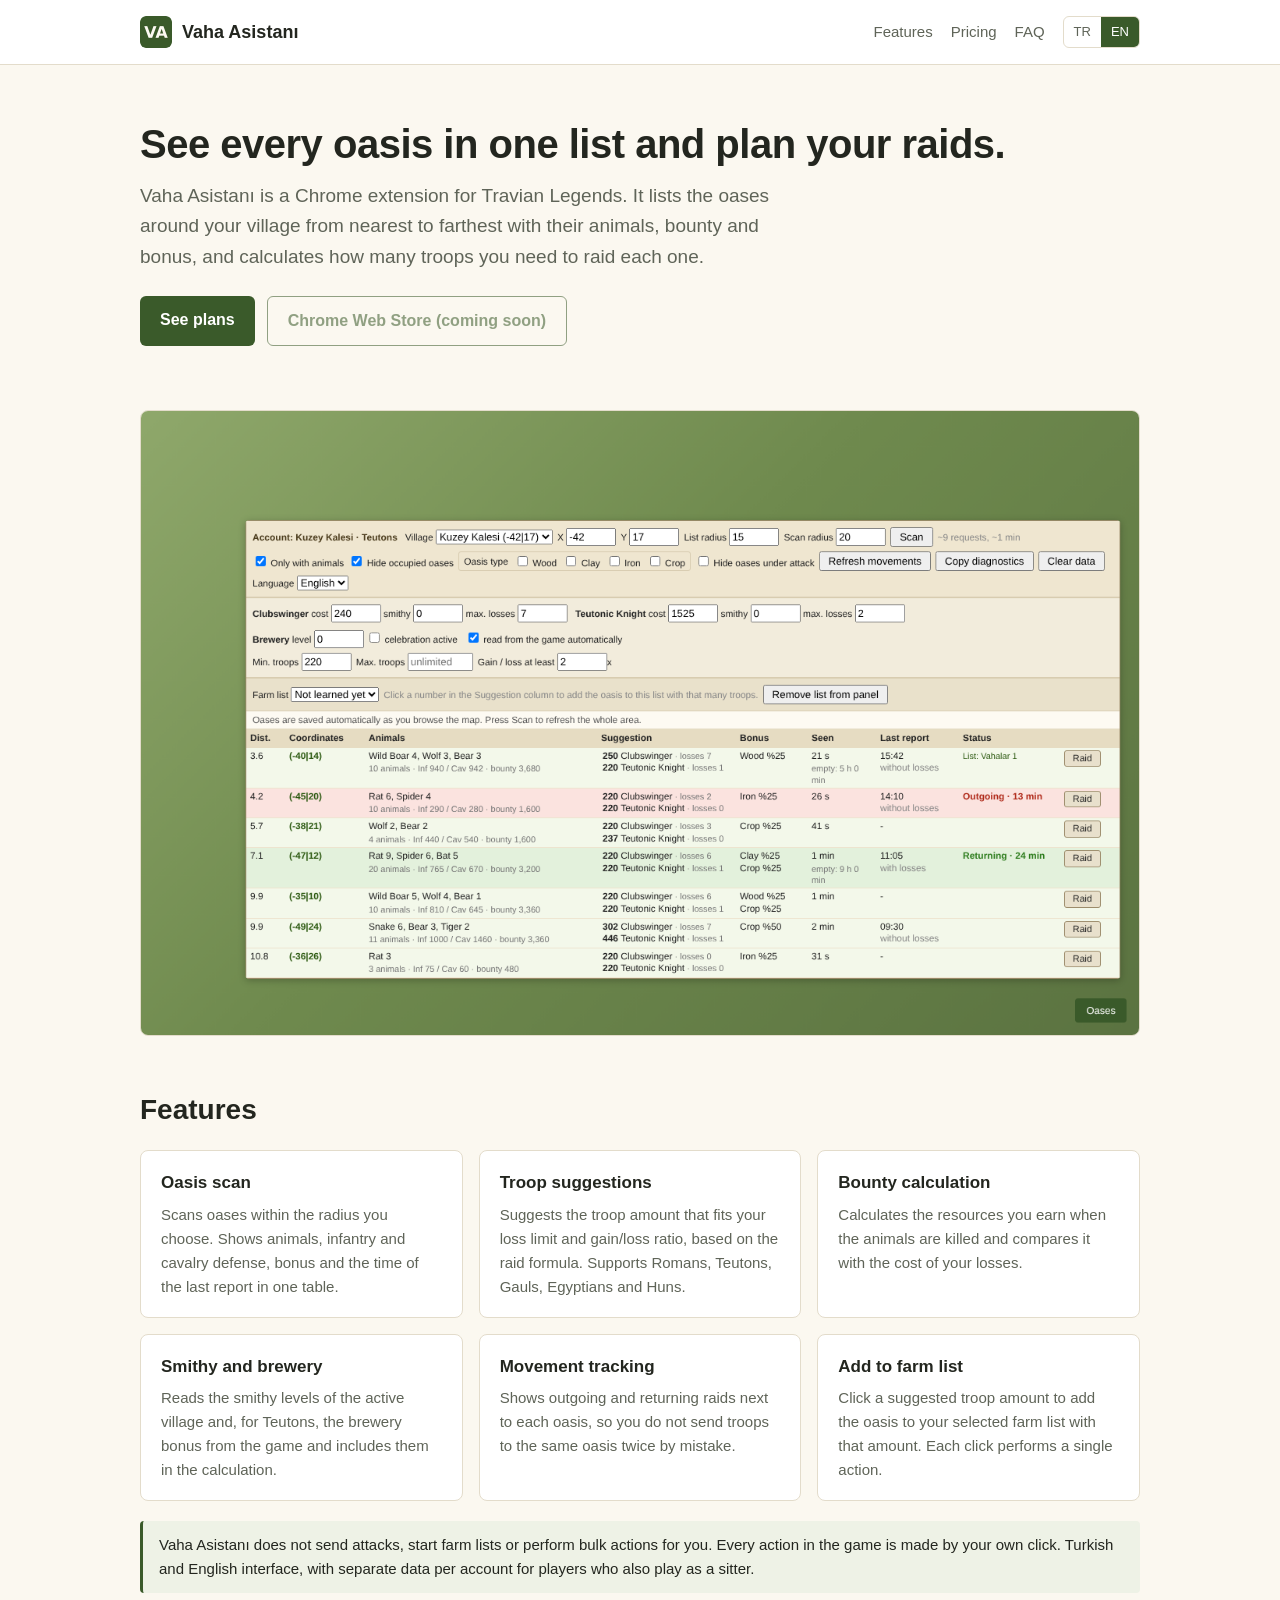
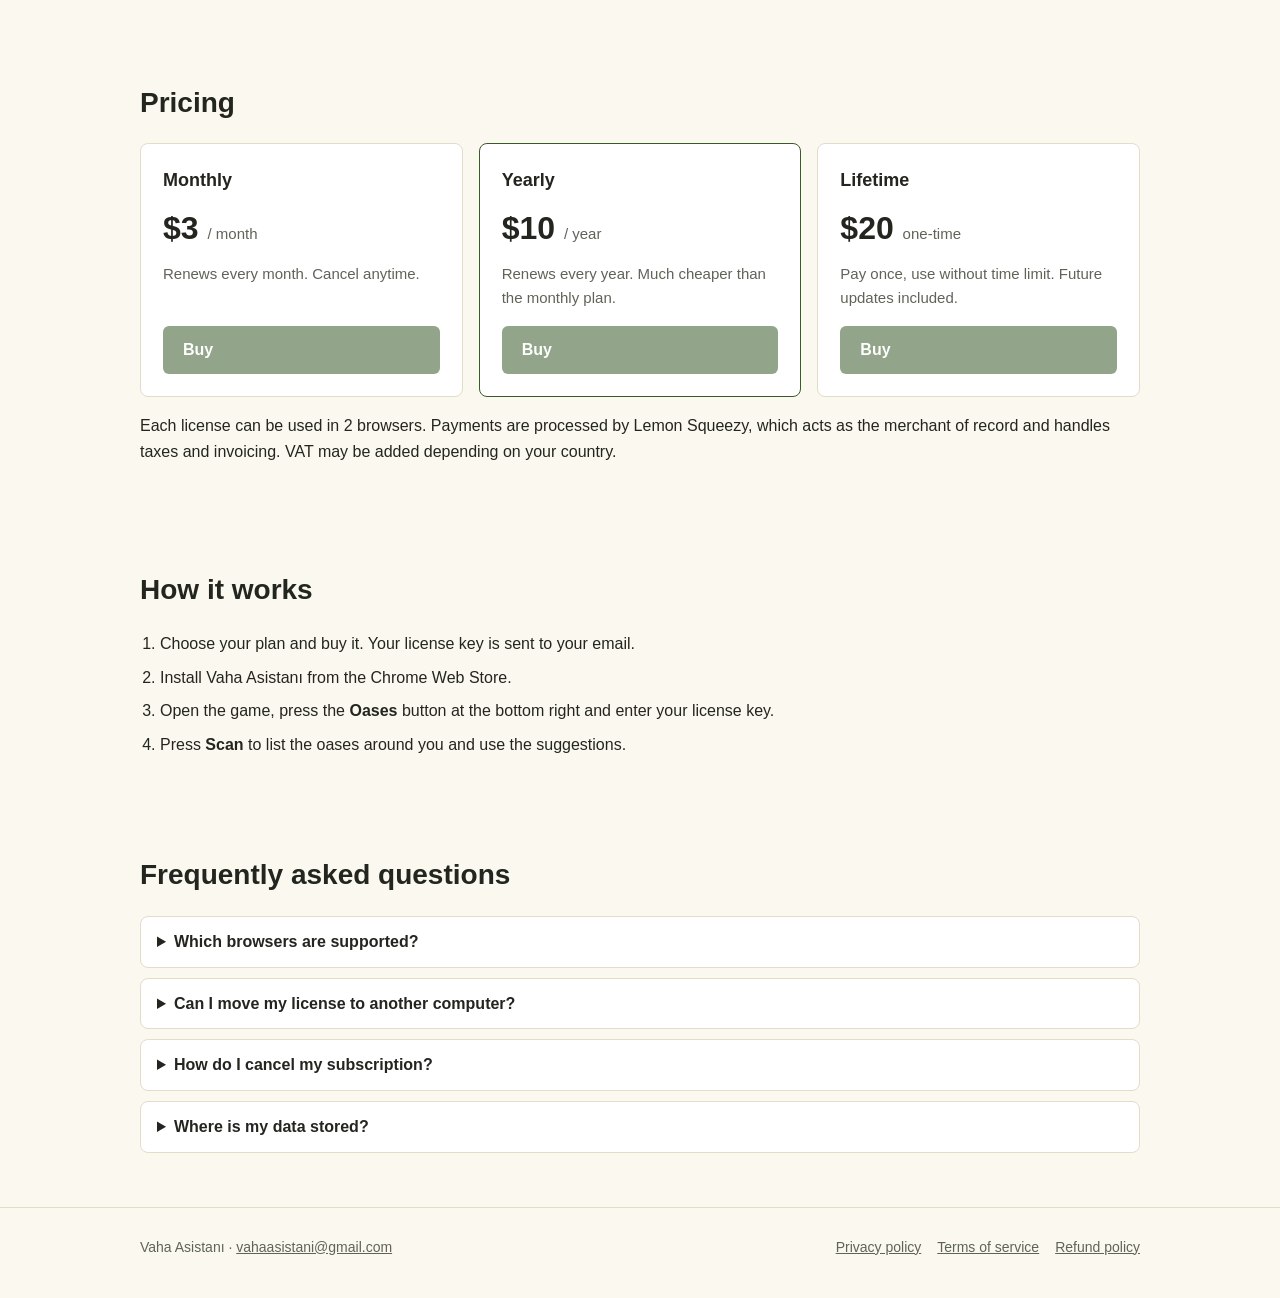
==== index.html @ c53d08af "Vaha Asistanı tanıtım sitesi" ====
<!doctype html>
<html lang="tr" data-lang="tr">
<head>
  <meta charset="utf-8">
  <meta name="viewport" content="width=device-width, initial-scale=1">
  <title>Vaha Asistanı</title>
  <meta name="title-tr" content="Vaha Asistanı - Travian Legends için vaha analizi">
  <meta name="title-en" content="Vaha Asistanı - Oasis analysis for Travian Legends">
  <meta name="description" content="Travian Legends için vaha analizi: hayvanlar, ödül, yağma için asker önerisi ve hareket takibi. Oasis analysis for Travian Legends.">
  <link rel="icon" href="favicon.png">
  <link rel="stylesheet" href="style.css">
  <script src="lang.js"></script>
</head>
<body>
  <header class="top">
    <div class="wrap">
      <a class="brand" href="index.html"><img src="img/icon.png" alt="">Vaha Asistanı</a>
      <nav class="links">
        <a class="hide-sm" href="#ozellikler"><span lang="tr">Özellikler</span><span lang="en">Features</span></a>
        <a class="hide-sm" href="#fiyatlar"><span lang="tr">Fiyatlar</span><span lang="en">Pricing</span></a>
        <a class="hide-sm" href="#sss"><span lang="tr">SSS</span><span lang="en">FAQ</span></a>
        <span class="lang-switch"><button type="button" data-set="tr">TR</button><button type="button" data-set="en">EN</button></span>
      </nav>
    </div>
  </header>

  <main>
    <div class="wrap">
      <div class="hero">
        <h1 lang="tr">Vahaları tek listede gör, yağmayı hesapla.</h1>
        <h1 lang="en">See every oasis in one list and plan your raids.</h1>
        <p class="lead" lang="tr">Vaha Asistanı, Travian Legends için bir Chrome uzantısıdır. Köyünün çevresindeki vahaları hayvanları, ödülleri ve bonuslarıyla yakından uzağa sıralar, her vaha için kaç askerle yağmaya gitmen gerektiğini hesaplar.</p>
        <p class="lead" lang="en">Vaha Asistanı is a Chrome extension for Travian Legends. It lists the oases around your village from nearest to farthest with their animals, bounty and bonus, and calculates how many troops you need to raid each one.</p>
        <div class="actions">
          <a class="btn" href="#fiyatlar"><span lang="tr">Planları gör</span><span lang="en">See plans</span></a>
          <a class="btn secondary" href="#" aria-disabled="true" data-store-link><span lang="tr">Chrome Web Store (yakında)</span><span lang="en">Chrome Web Store (coming soon)</span></a>
        </div>
      </div>

      <div class="shot">
        <img lang="tr" src="img/panel-tr.png" width="1280" height="800" alt="Vaha Asistanı paneli: vaha listesi, hayvanlar, asker önerileri ve yağma durumu">
        <img lang="en" src="img/panel-en.png" width="1280" height="800" alt="Vaha Asistanı panel: oasis list, animals, troop suggestions and raid status">
      </div>

      <section id="ozellikler">
        <h2 lang="tr">Özellikler</h2>
        <h2 lang="en">Features</h2>
        <div class="features">
          <div class="feature">
            <h3 lang="tr">Vaha tarama</h3><h3 lang="en">Oasis scan</h3>
            <p lang="tr">Seçtiğin yarıçaptaki vahaları tarar. Hayvanları, piyade ve süvari savunmasını, bonusu ve son rapor zamanını tek tabloda gösterir.</p>
            <p lang="en">Scans oases within the radius you choose. Shows animals, infantry and cavalry defense, bonus and the time of the last report in one table.</p>
          </div>
          <div class="feature">
            <h3 lang="tr">Asker önerisi</h3><h3 lang="en">Troop suggestions</h3>
            <p lang="tr">Yağma formülüne göre, kayıp sınırına ve kazanç/kayıp oranına uyan asker sayısını önerir. Roma, Cermen, Galya, Mısır ve Hun desteklenir.</p>
            <p lang="en">Suggests the troop amount that fits your loss limit and gain/loss ratio, based on the raid formula. Supports Romans, Teutons, Gauls, Egyptians and Huns.</p>
          </div>
          <div class="feature">
            <h3 lang="tr">Ödül hesabı</h3><h3 lang="en">Bounty calculation</h3>
            <p lang="tr">Hayvanlar öldüğünde kazanacağın hammaddeyi hesaplar ve kayıplarının maliyetiyle karşılaştırır.</p>
            <p lang="en">Calculates the resources you earn when the animals are killed and compares it with the cost of your losses.</p>
          </div>
          <div class="feature">
            <h3 lang="tr">Demirci ve bira fabrikası</h3><h3 lang="en">Smithy and brewery</h3>
            <p lang="tr">Aktif köyün demirci seviyelerini ve Cermenlerde bira fabrikası bonusunu oyundan okuyup hesaba katar.</p>
            <p lang="en">Reads the smithy levels of the active village and, for Teutons, the brewery bonus from the game and includes them in the calculation.</p>
          </div>
          <div class="feature">
            <h3 lang="tr">Hareket takibi</h3><h3 lang="en">Movement tracking</h3>
            <p lang="tr">Giden ve dönen yağmaları vahaların yanında gösterir. Aynı vahaya yanlışlıkla ikinci kez asker göndermezsin.</p>
            <p lang="en">Shows outgoing and returning raids next to each oasis, so you do not send troops to the same oasis twice by mistake.</p>
          </div>
          <div class="feature">
            <h3 lang="tr">Yağma listesine ekleme</h3><h3 lang="en">Add to farm list</h3>
            <p lang="tr">Önerilen asker sayısına tıklayınca vaha, seçtiğin yağma listesine o sayıyla eklenir. Her tıklama tek bir işlem yapar.</p>
            <p lang="en">Click a suggested troop amount to add the oasis to your selected farm list with that amount. Each click performs a single action.</p>
          </div>
        </div>
        <div class="note">
          <span lang="tr">Vaha Asistanı senin yerine saldırı göndermez, yağma listesi başlatmaz ve toplu işlem yapmaz. Oyundaki her işlem senin tıklamanla yapılır. Türkçe ve İngilizce arayüz, temsilci olarak birden fazla hesap kullananlar için hesap bazında ayrı veri.</span>
          <span lang="en">Vaha Asistanı does not send attacks, start farm lists or perform bulk actions for you. Every action in the game is made by your own click. Turkish and English interface, with separate data per account for players who also play as a sitter.</span>
        </div>
      </section>

      <section id="fiyatlar">
        <h2 lang="tr">Fiyatlar</h2>
        <h2 lang="en">Pricing</h2>
        <div class="plans">
          <div class="plan">
            <h3 lang="tr">Aylık</h3><h3 lang="en">Monthly</h3>
            <div class="price">$3 <small lang="tr">/ ay</small><small lang="en">/ month</small></div>
            <p lang="tr">Her ay yenilenir. İstediğin zaman iptal edebilirsin.</p>
            <p lang="en">Renews every month. Cancel anytime.</p>
            <a class="btn" href="#" aria-disabled="true" data-plan="monthly"><span lang="tr">Satın al</span><span lang="en">Buy</span></a>
          </div>
          <div class="plan featured">
            <h3 lang="tr">Yıllık</h3><h3 lang="en">Yearly</h3>
            <div class="price">$10 <small lang="tr">/ yıl</small><small lang="en">/ year</small></div>
            <p lang="tr">Her yıl yenilenir. Aylık plana göre çok daha uygun.</p>
            <p lang="en">Renews every year. Much cheaper than the monthly plan.</p>
            <a class="btn" href="#" aria-disabled="true" data-plan="yearly"><span lang="tr">Satın al</span><span lang="en">Buy</span></a>
          </div>
          <div class="plan">
            <h3 lang="tr">Ömür boyu</h3><h3 lang="en">Lifetime</h3>
            <div class="price">$20 <small lang="tr">tek ödeme</small><small lang="en">one-time</small></div>
            <p lang="tr">Bir kez öde, süresiz kullan. Gelecek güncellemeler dahil.</p>
            <p lang="en">Pay once, use without time limit. Future updates included.</p>
            <a class="btn" href="#" aria-disabled="true" data-plan="lifetime"><span lang="tr">Satın al</span><span lang="en">Buy</span></a>
          </div>
        </div>
        <p lang="tr">Her lisans 2 tarayıcıda kullanılabilir. Ödemeler, satıcı sıfatıyla vergi ve faturalandırmayı yürüten Lemon Squeezy üzerinden alınır. Fiyatlara ülkene göre KDV eklenebilir.</p>
        <p lang="en">Each license can be used in 2 browsers. Payments are processed by Lemon Squeezy, which acts as the merchant of record and handles taxes and invoicing. VAT may be added depending on your country.</p>
      </section>

      <section id="nasil">
        <h2 lang="tr">Nasıl çalışır</h2>
        <h2 lang="en">How it works</h2>
        <ol class="steps" lang="tr">
          <li>Planını seç ve satın al. Lisans anahtarın e-postana gelir.</li>
          <li>Vaha Asistanı'nı Chrome Web Store'dan yükle.</li>
          <li>Oyunu aç, sağ alttaki <strong>Vahalar</strong> butonuna bas ve lisans anahtarını gir.</li>
          <li><strong>Tara</strong> ile çevrendeki vahaları listele ve önerileri kullan.</li>
        </ol>
        <ol class="steps" lang="en">
          <li>Choose your plan and buy it. Your license key is sent to your email.</li>
          <li>Install Vaha Asistanı from the Chrome Web Store.</li>
          <li>Open the game, press the <strong>Oases</strong> button at the bottom right and enter your license key.</li>
          <li>Press <strong>Scan</strong> to list the oases around you and use the suggestions.</li>
        </ol>
      </section>

      <section id="sss" class="faq">
        <h2 lang="tr">Sıkça sorulan sorular</h2>
        <h2 lang="en">Frequently asked questions</h2>
        <details lang="tr"><summary>Hangi tarayıcılarda çalışır?</summary><p>Google Chrome ve Chrome uzantılarını destekleyen tarayıcılarda (örneğin Edge, Brave) çalışır.</p></details>
        <details lang="en"><summary>Which browsers are supported?</summary><p>Google Chrome and browsers that support Chrome extensions (for example Edge and Brave).</p></details>
        <details lang="tr"><summary>Lisansımı başka bir bilgisayara taşıyabilir miyim?</summary><p>Evet. Paneldeki Lisans butonundan lisansı mevcut tarayıcıdan kaldırıp yeni bilgisayarda aynı anahtarı girebilirsin. Bir anahtar aynı anda 2 tarayıcıda kullanılabilir.</p></details>
        <details lang="en"><summary>Can I move my license to another computer?</summary><p>Yes. Use the License button in the panel to remove the license from the current browser, then enter the same key on the new computer. A key can be used in 2 browsers at the same time.</p></details>
        <details lang="tr"><summary>Aboneliğimi nasıl iptal ederim?</summary><p>Satın alma e-postasındaki bağlantıdan ya da vahaasistani@gmail.com adresine yazarak iptal edebilirsin. Ödediğin dönemin sonuna kadar kullanmaya devam edersin.</p></details>
        <details lang="en"><summary>How do I cancel my subscription?</summary><p>Use the link in your purchase email or write to vahaasistani@gmail.com. You can keep using it until the end of the period you paid for.</p></details>
        <details lang="tr"><summary>Verilerim nerede saklanıyor?</summary><p>Oyun verileri ve ayarların sadece kendi tarayıcında saklanır. Lisansını doğrulamak için yalnızca lisans anahtarın Lemon Squeezy'ye gönderilir. Ayrıntılar için gizlilik politikasına bak.</p></details>
        <details lang="en"><summary>Where is my data stored?</summary><p>Game data and your settings are stored only in your own browser. Only your license key is sent to Lemon Squeezy to verify your license. See the privacy policy for details.</p></details>
      </section>
    </div>
  </main>

  <footer>
    <div class="wrap">
      <div>Vaha Asistanı · <a href="mailto:vahaasistani@gmail.com">vahaasistani@gmail.com</a></div>
      <nav>
        <a href="privacy.html"><span lang="tr">Gizlilik politikası</span><span lang="en">Privacy policy</span></a>
        <a href="terms.html"><span lang="tr">Kullanım koşulları</span><span lang="en">Terms of service</span></a>
        <a href="refund.html"><span lang="tr">İade politikası</span><span lang="en">Refund policy</span></a>
      </nav>
    </div>
  </footer>
</body>
</html>
---- style.css ----
:root {
  --bg: #fbf8f0;
  --surface: #ffffff;
  --ink: #23261f;
  --muted: #5f6458;
  --line: #e3dccb;
  --accent: #3a5a2a;
  --accent-ink: #ffffff;
  --soft: #eef2e6;
}

* { box-sizing: border-box; }

html { -webkit-text-size-adjust: 100%; }

body {
  margin: 0;
  background: var(--bg);
  color: var(--ink);
  font: 16px/1.6 -apple-system, BlinkMacSystemFont, "Segoe UI", Roboto, Arial, sans-serif;
}

a { color: var(--accent); }

html[data-lang="tr"] [lang="en"]:not(html),
html[data-lang="en"] [lang="tr"]:not(html) { display: none !important; }

.wrap { max-width: 1040px; margin: 0 auto; padding: 0 20px; }

header.top {
  border-bottom: 1px solid var(--line);
  background: var(--surface);
}

header.top .wrap {
  display: flex;
  align-items: center;
  justify-content: space-between;
  gap: 16px;
  min-height: 64px;
}

.brand {
  display: flex;
  align-items: center;
  gap: 10px;
  font-weight: 700;
  font-size: 18px;
  color: var(--ink);
  text-decoration: none;
}

.brand img { width: 32px; height: 32px; border-radius: 6px; }

nav.links { display: flex; align-items: center; gap: 18px; font-size: 15px; }
nav.links a { color: var(--muted); text-decoration: none; }
nav.links a:hover { color: var(--ink); }

.lang-switch { display: inline-flex; border: 1px solid var(--line); border-radius: 6px; overflow: hidden; }
.lang-switch button {
  border: 0;
  background: transparent;
  padding: 5px 10px;
  font: inherit;
  font-size: 13px;
  color: var(--muted);
  cursor: pointer;
}
html[data-lang="tr"] .lang-switch [data-set="tr"],
html[data-lang="en"] .lang-switch [data-set="en"] { background: var(--accent); color: var(--accent-ink); }

.hero { padding: 56px 0 28px; }
.hero h1 { font-size: 40px; line-height: 1.15; margin: 0 0 14px; letter-spacing: -0.5px; }
.hero p.lead { font-size: 19px; color: var(--muted); max-width: 680px; margin: 0 0 24px; }

.btn {
  display: inline-block;
  padding: 11px 20px;
  border-radius: 6px;
  background: var(--accent);
  color: var(--accent-ink);
  text-decoration: none;
  font-weight: 600;
}
.btn.secondary { background: transparent; color: var(--accent); border: 1px solid var(--accent); }
.btn[aria-disabled="true"] { opacity: .55; pointer-events: none; }
.actions { display: flex; gap: 12px; flex-wrap: wrap; }

.shot {
  margin: 36px 0 8px;
  border: 1px solid var(--line);
  border-radius: 8px;
  overflow: hidden;
  background: var(--surface);
}
.shot img { display: block; width: 100%; height: auto; }

section { padding: 44px 0; }
section h2 { font-size: 28px; margin: 0 0 18px; }

.features { display: grid; grid-template-columns: repeat(auto-fit, minmax(280px, 1fr)); gap: 16px; }
.feature { background: var(--surface); border: 1px solid var(--line); border-radius: 8px; padding: 18px 20px; }
.feature h3 { margin: 0 0 6px; font-size: 17px; }
.feature p { margin: 0; color: var(--muted); font-size: 15px; }

.note {
  background: var(--soft);
  border-left: 3px solid var(--accent);
  padding: 12px 16px;
  border-radius: 4px;
  margin-top: 20px;
  font-size: 15px;
}

.plans { display: grid; grid-template-columns: repeat(auto-fit, minmax(220px, 1fr)); gap: 16px; }
.plan {
  background: var(--surface);
  border: 1px solid var(--line);
  border-radius: 8px;
  padding: 22px;
  display: flex;
  flex-direction: column;
  gap: 8px;
}
.plan.featured { border-color: var(--accent); }
.plan h3 { margin: 0; font-size: 18px; }
.plan .price { font-size: 32px; font-weight: 700; }
.plan .price small { font-size: 15px; font-weight: 400; color: var(--muted); }
.plan p { margin: 0 0 8px; color: var(--muted); font-size: 15px; flex: 1; }

ol.steps { padding-left: 20px; margin: 0; }
ol.steps li { margin-bottom: 8px; }

.faq details { background: var(--surface); border: 1px solid var(--line); border-radius: 8px; padding: 12px 16px; margin-bottom: 10px; }
.faq summary { cursor: pointer; font-weight: 600; }
.faq details p { margin: 10px 0 0; color: var(--muted); }

footer {
  border-top: 1px solid var(--line);
  padding: 28px 0 40px;
  color: var(--muted);
  font-size: 14px;
}
footer .wrap { display: flex; flex-wrap: wrap; gap: 14px 28px; justify-content: space-between; }
footer nav { display: flex; flex-wrap: wrap; gap: 16px; }
footer a { color: var(--muted); }

.doc { padding: 40px 0 20px; max-width: 760px; }
.doc h1 { font-size: 32px; margin: 0 0 6px; }
.doc .updated { color: var(--muted); margin: 0 0 24px; font-size: 14px; }
.doc h2 { font-size: 20px; margin: 28px 0 8px; }
.doc p, .doc li { color: #33372e; }

@media (max-width: 640px) {
  .hero { padding-top: 36px; }
  .hero h1 { font-size: 30px; }
  .hero p.lead { font-size: 17px; }
  nav.links .hide-sm { display: none; }
}
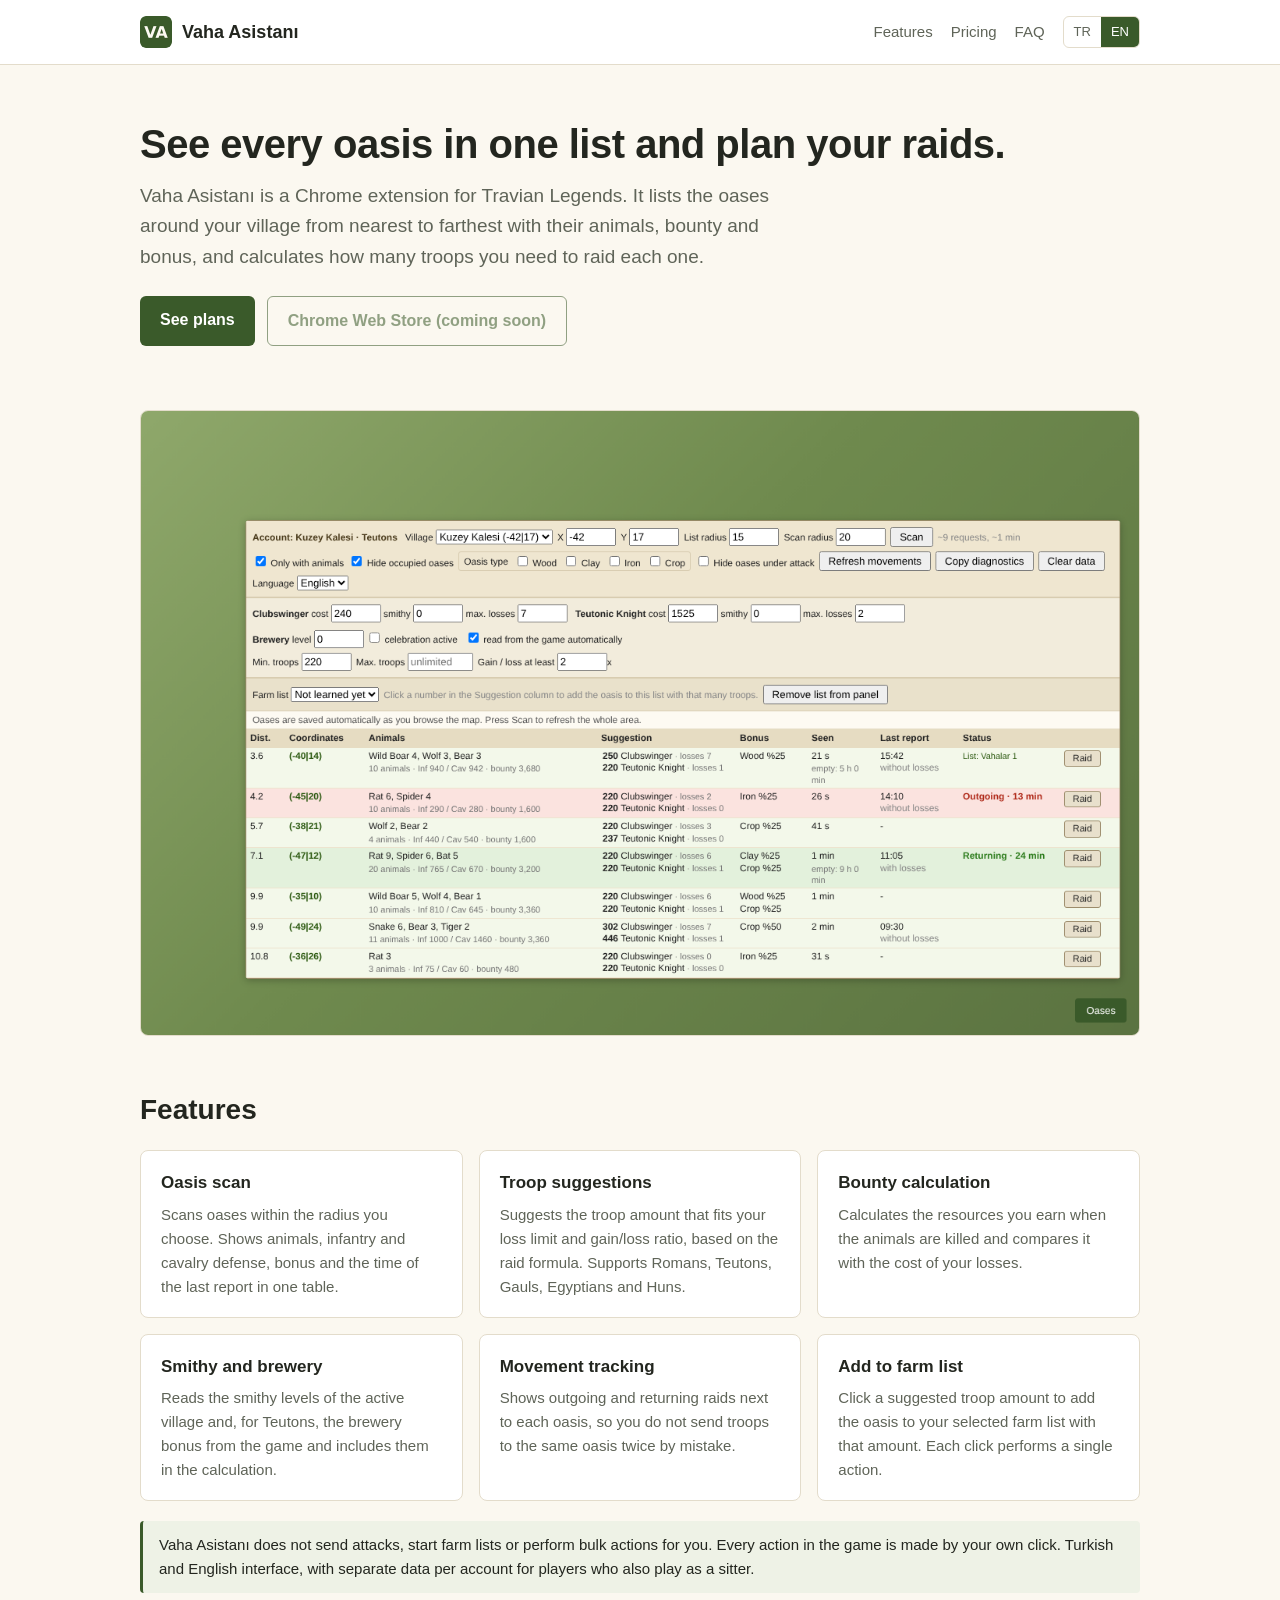
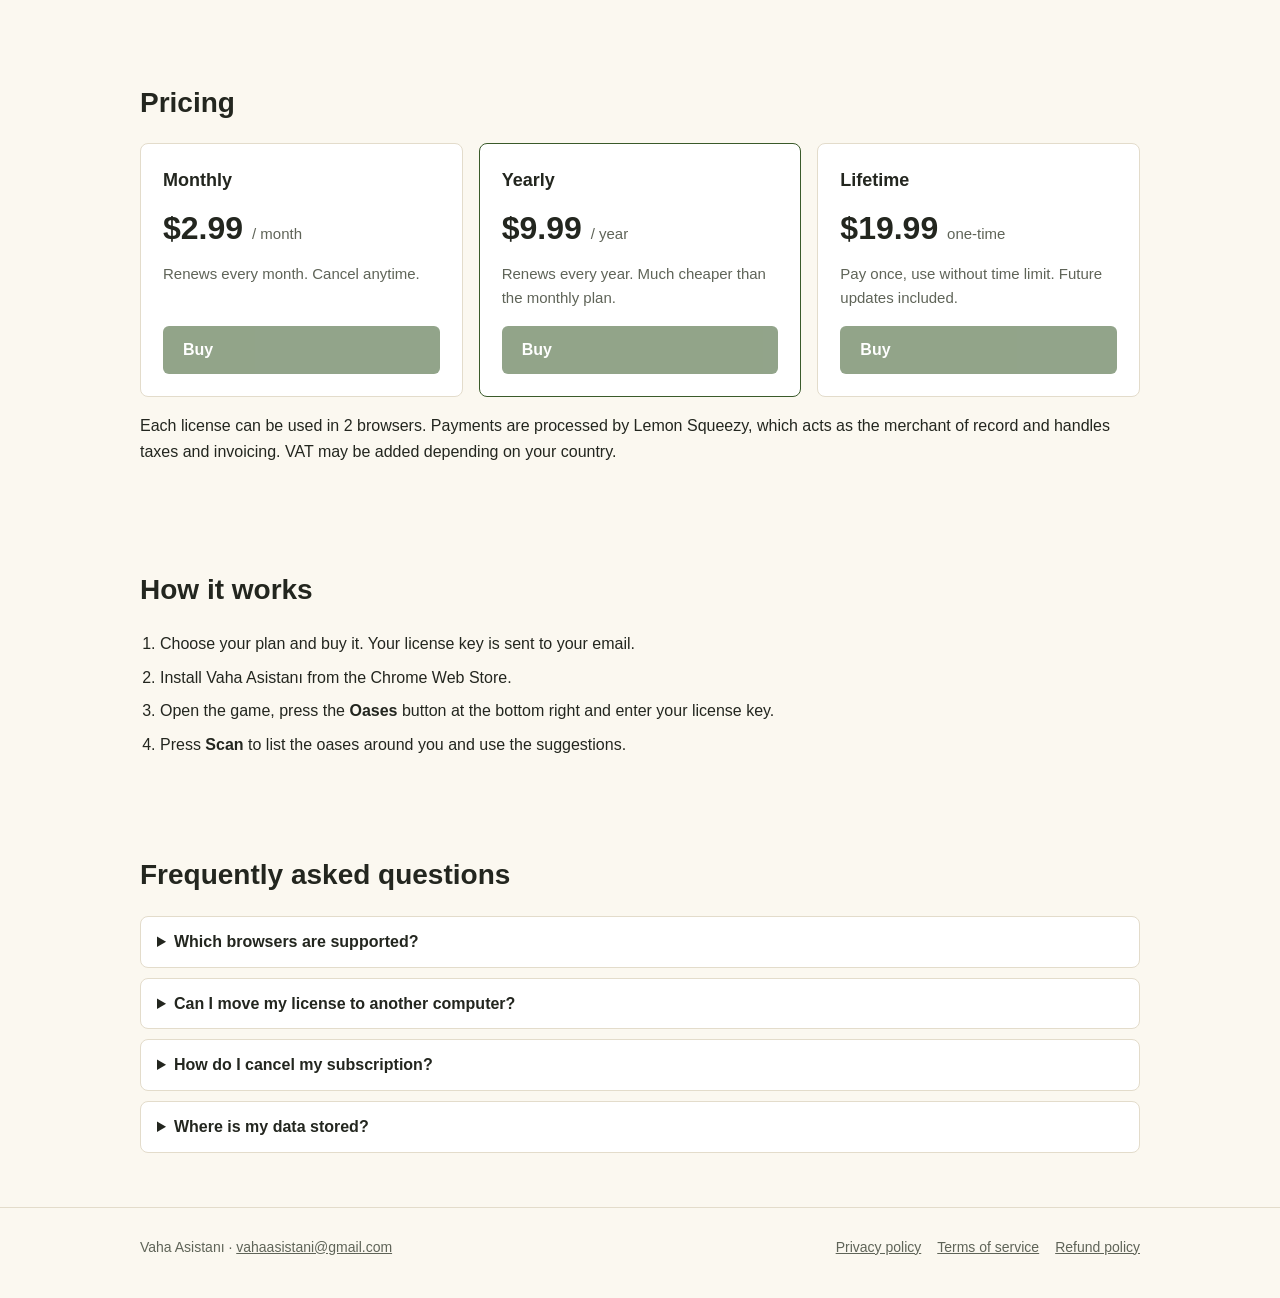
==== commit d28854c3: "Fiyatlar güncellendi" ====
--- a/index.html
+++ b/index.html
@@ -89,21 +89,21 @@
         <div class="plans">
           <div class="plan">
             <h3 lang="tr">Aylık</h3><h3 lang="en">Monthly</h3>
-            <div class="price">$3 <small lang="tr">/ ay</small><small lang="en">/ month</small></div>
+            <div class="price">$2.99 <small lang="tr">/ ay</small><small lang="en">/ month</small></div>
             <p lang="tr">Her ay yenilenir. İstediğin zaman iptal edebilirsin.</p>
             <p lang="en">Renews every month. Cancel anytime.</p>
             <a class="btn" href="#" aria-disabled="true" data-plan="monthly"><span lang="tr">Satın al</span><span lang="en">Buy</span></a>
           </div>
           <div class="plan featured">
             <h3 lang="tr">Yıllık</h3><h3 lang="en">Yearly</h3>
-            <div class="price">$10 <small lang="tr">/ yıl</small><small lang="en">/ year</small></div>
+            <div class="price">$9.99 <small lang="tr">/ yıl</small><small lang="en">/ year</small></div>
             <p lang="tr">Her yıl yenilenir. Aylık plana göre çok daha uygun.</p>
             <p lang="en">Renews every year. Much cheaper than the monthly plan.</p>
             <a class="btn" href="#" aria-disabled="true" data-plan="yearly"><span lang="tr">Satın al</span><span lang="en">Buy</span></a>
           </div>
           <div class="plan">
             <h3 lang="tr">Ömür boyu</h3><h3 lang="en">Lifetime</h3>
-            <div class="price">$20 <small lang="tr">tek ödeme</small><small lang="en">one-time</small></div>
+            <div class="price">$19.99 <small lang="tr">tek ödeme</small><small lang="en">one-time</small></div>
             <p lang="tr">Bir kez öde, süresiz kullan. Gelecek güncellemeler dahil.</p>
             <p lang="en">Pay once, use without time limit. Future updates included.</p>
             <a class="btn" href="#" aria-disabled="true" data-plan="lifetime"><span lang="tr">Satın al</span><span lang="en">Buy</span></a>
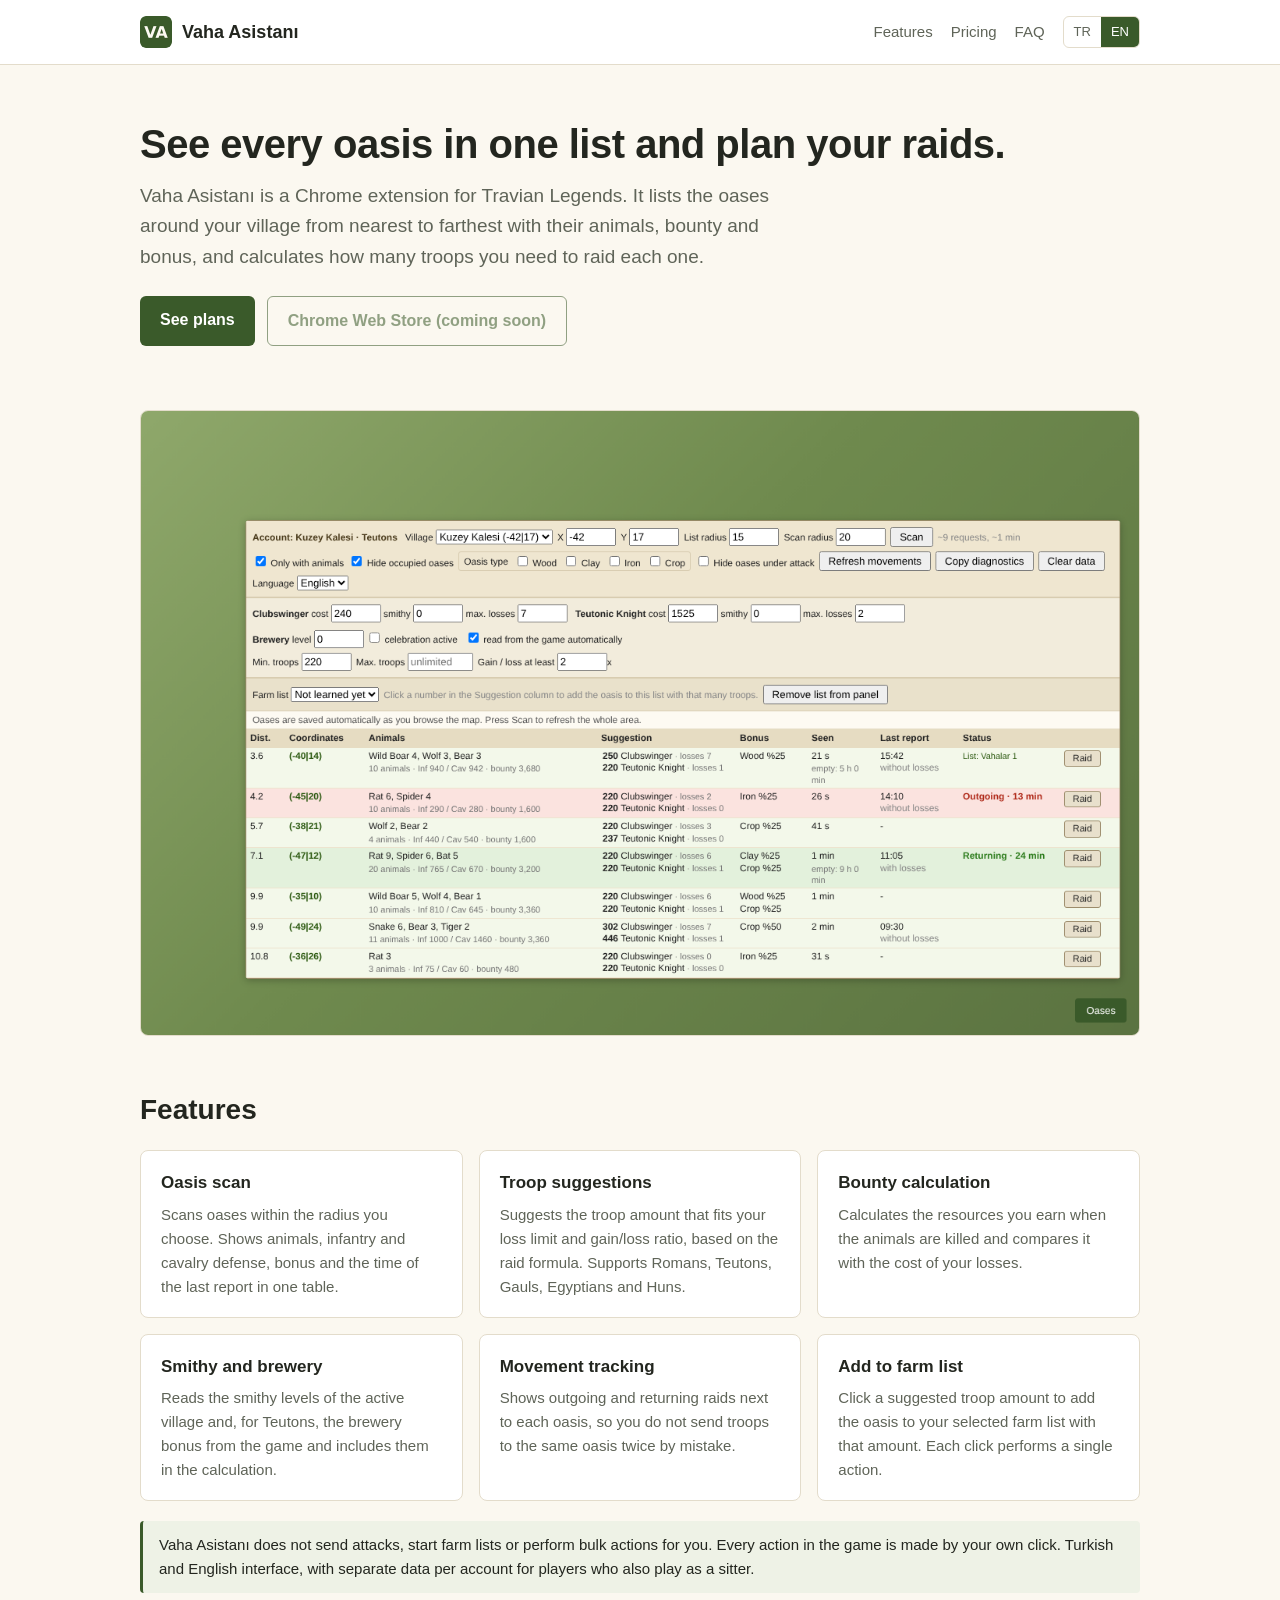
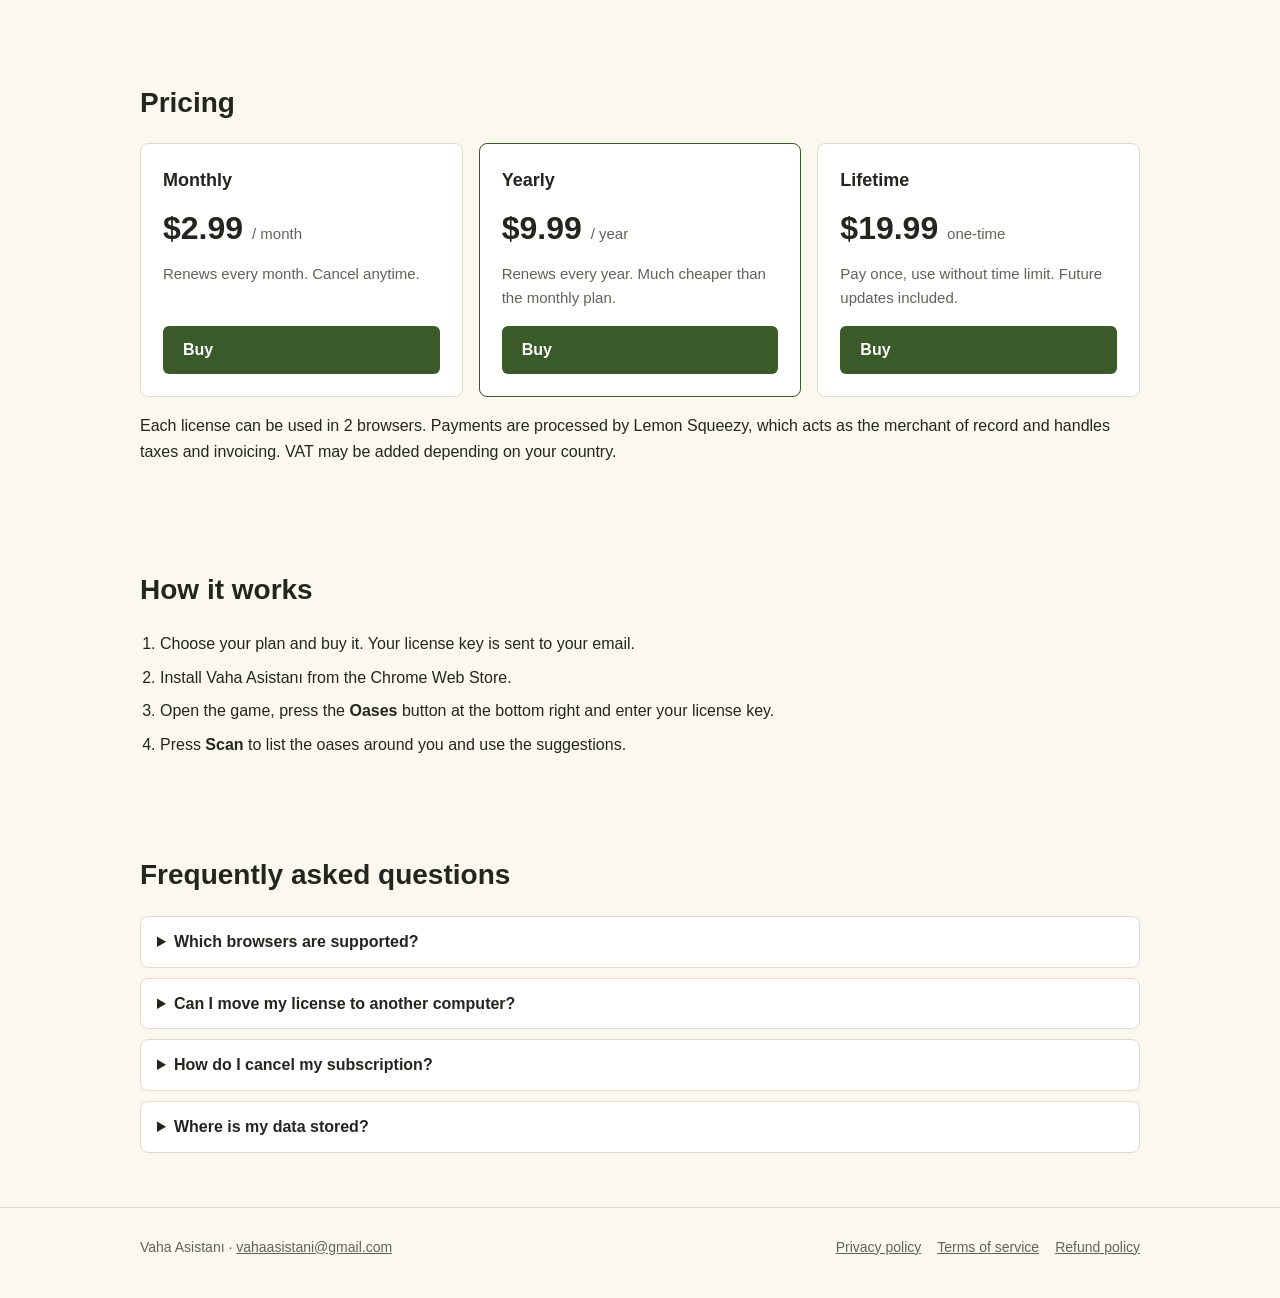
==== commit a5e6dbec: "Satın alma bağlantıları eklendi" ====
--- a/index.html
+++ b/index.html
@@ -92,21 +92,21 @@
             <div class="price">$2.99 <small lang="tr">/ ay</small><small lang="en">/ month</small></div>
             <p lang="tr">Her ay yenilenir. İstediğin zaman iptal edebilirsin.</p>
             <p lang="en">Renews every month. Cancel anytime.</p>
-            <a class="btn" href="#" aria-disabled="true" data-plan="monthly"><span lang="tr">Satın al</span><span lang="en">Buy</span></a>
+            <a class="btn" href="https://vahaasistani.lemonsqueezy.com/checkout/buy/c2b0da52-f888-427b-af80-f59185c512fc?enabled=2341411" data-plan="monthly"><span lang="tr">Satın al</span><span lang="en">Buy</span></a>
           </div>
           <div class="plan featured">
             <h3 lang="tr">Yıllık</h3><h3 lang="en">Yearly</h3>
             <div class="price">$9.99 <small lang="tr">/ yıl</small><small lang="en">/ year</small></div>
             <p lang="tr">Her yıl yenilenir. Aylık plana göre çok daha uygun.</p>
             <p lang="en">Renews every year. Much cheaper than the monthly plan.</p>
-            <a class="btn" href="#" aria-disabled="true" data-plan="yearly"><span lang="tr">Satın al</span><span lang="en">Buy</span></a>
+            <a class="btn" href="https://vahaasistani.lemonsqueezy.com/checkout/buy/e0777b5f-9895-4464-b8c9-0afed1b237aa?enabled=2341365" data-plan="yearly"><span lang="tr">Satın al</span><span lang="en">Buy</span></a>
           </div>
           <div class="plan">
             <h3 lang="tr">Ömür boyu</h3><h3 lang="en">Lifetime</h3>
             <div class="price">$19.99 <small lang="tr">tek ödeme</small><small lang="en">one-time</small></div>
             <p lang="tr">Bir kez öde, süresiz kullan. Gelecek güncellemeler dahil.</p>
             <p lang="en">Pay once, use without time limit. Future updates included.</p>
-            <a class="btn" href="#" aria-disabled="true" data-plan="lifetime"><span lang="tr">Satın al</span><span lang="en">Buy</span></a>
+            <a class="btn" href="https://vahaasistani.lemonsqueezy.com/checkout/buy/b435a377-8eb2-4146-b85b-a073fa800010?enabled=2341408" data-plan="lifetime"><span lang="tr">Satın al</span><span lang="en">Buy</span></a>
           </div>
         </div>
         <p lang="tr">Her lisans 2 tarayıcıda kullanılabilir. Ödemeler, satıcı sıfatıyla vergi ve faturalandırmayı yürüten Lemon Squeezy üzerinden alınır. Fiyatlara ülkene göre KDV eklenebilir.</p>
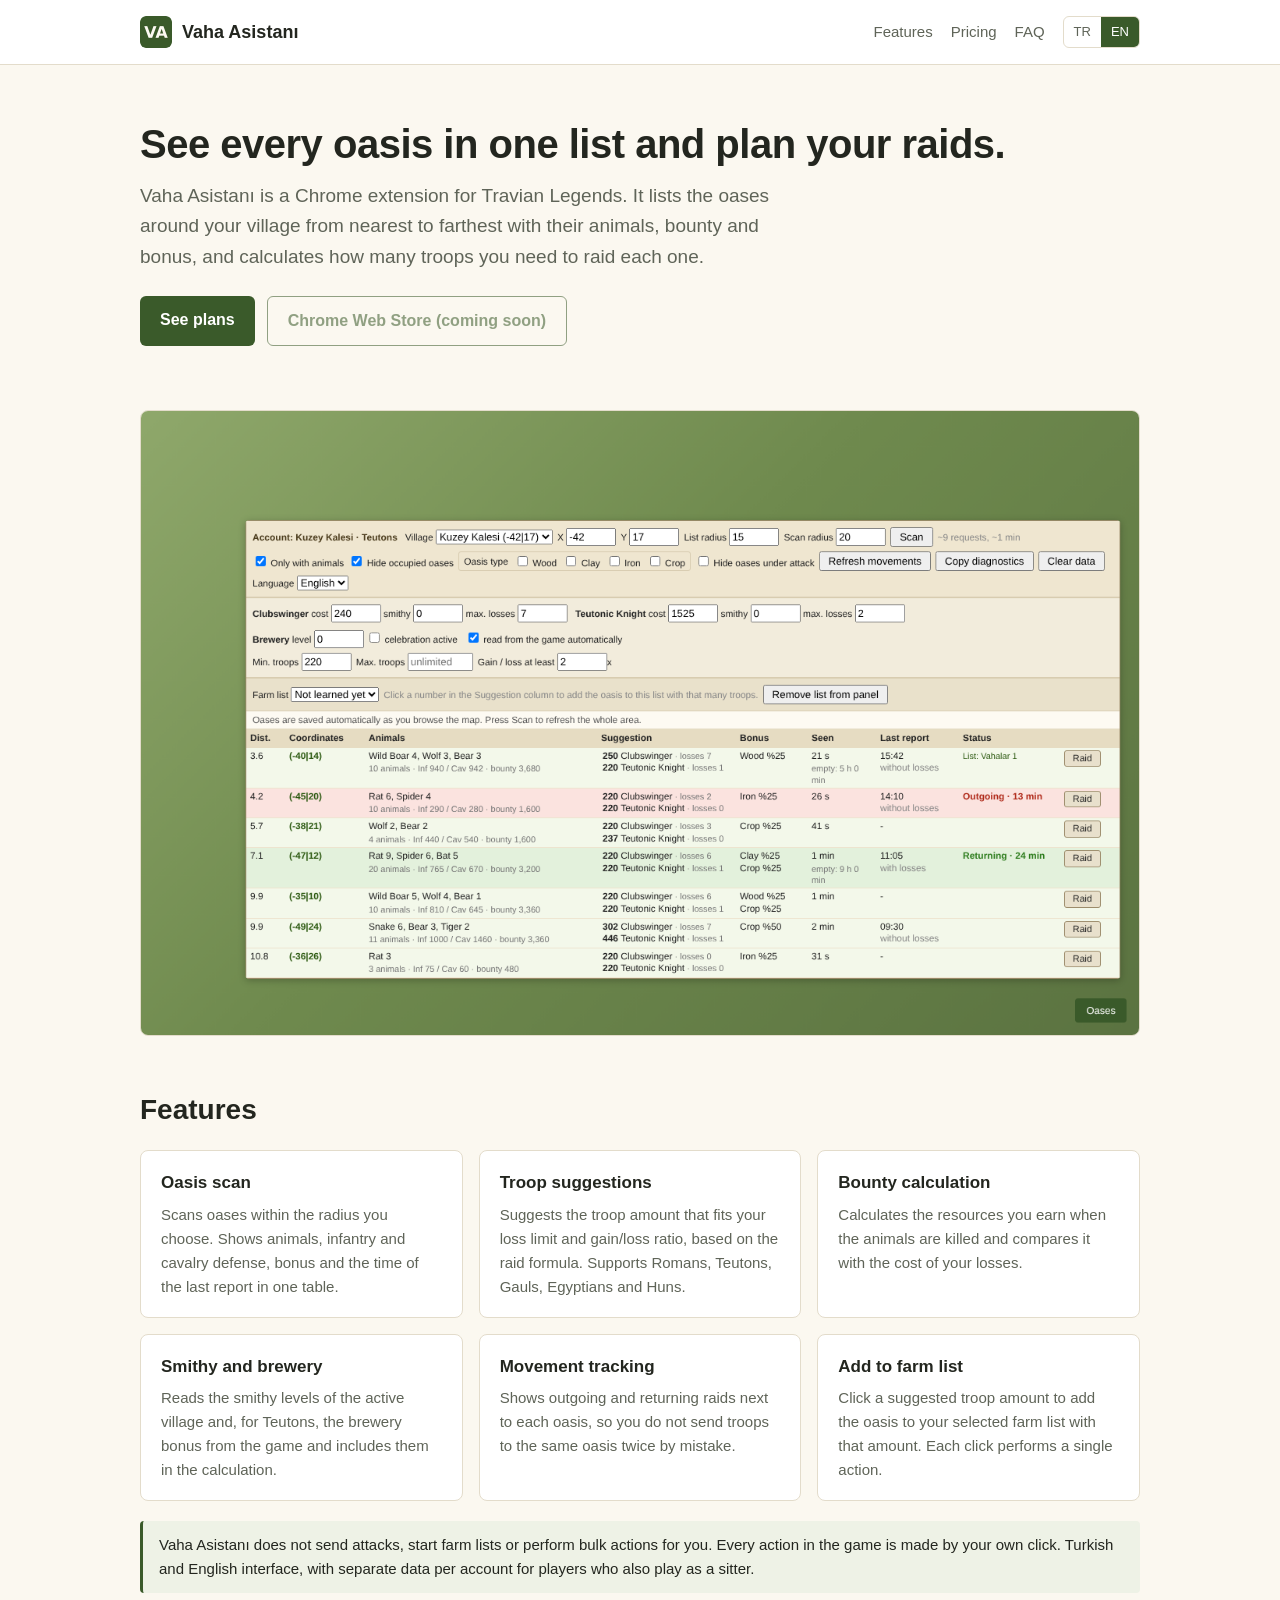
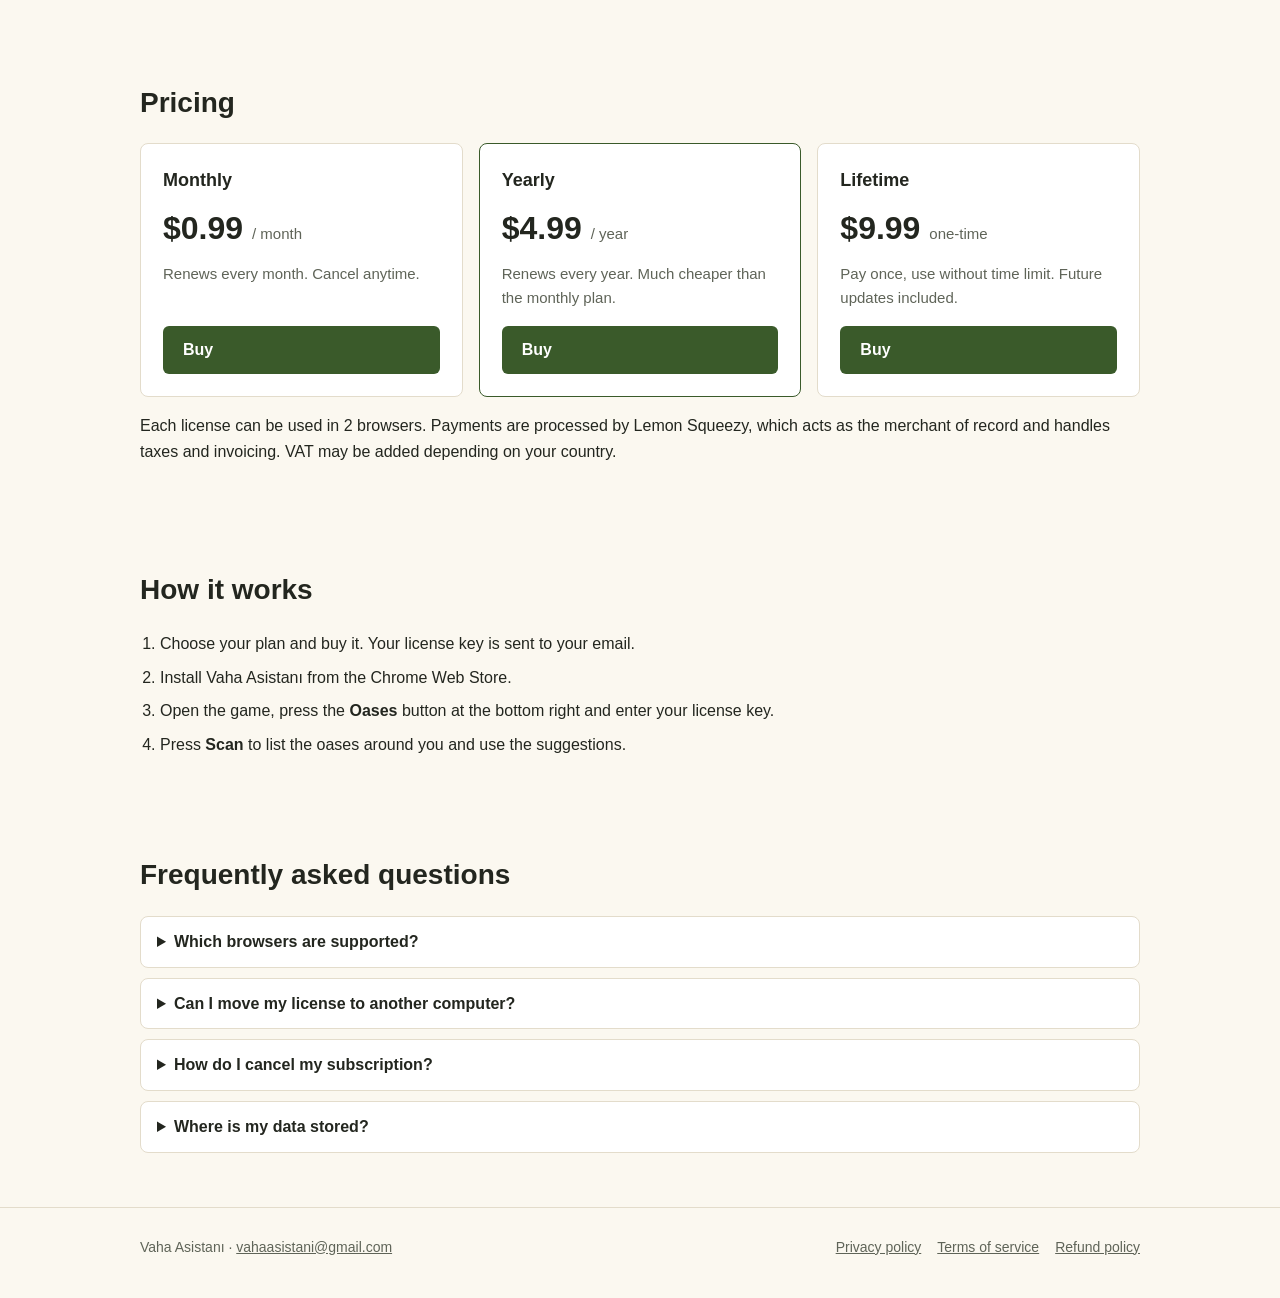
==== commit 6fbd57bf: "Fiyatlar güncellendi" ====
--- a/index.html
+++ b/index.html
@@ -89,21 +89,21 @@
         <div class="plans">
           <div class="plan">
             <h3 lang="tr">Aylık</h3><h3 lang="en">Monthly</h3>
-            <div class="price">$2.99 <small lang="tr">/ ay</small><small lang="en">/ month</small></div>
+            <div class="price">$0.99 <small lang="tr">/ ay</small><small lang="en">/ month</small></div>
             <p lang="tr">Her ay yenilenir. İstediğin zaman iptal edebilirsin.</p>
             <p lang="en">Renews every month. Cancel anytime.</p>
             <a class="btn" href="https://vahaasistani.lemonsqueezy.com/checkout/buy/c2b0da52-f888-427b-af80-f59185c512fc?enabled=2341411" data-plan="monthly"><span lang="tr">Satın al</span><span lang="en">Buy</span></a>
           </div>
           <div class="plan featured">
             <h3 lang="tr">Yıllık</h3><h3 lang="en">Yearly</h3>
-            <div class="price">$9.99 <small lang="tr">/ yıl</small><small lang="en">/ year</small></div>
+            <div class="price">$4.99 <small lang="tr">/ yıl</small><small lang="en">/ year</small></div>
             <p lang="tr">Her yıl yenilenir. Aylık plana göre çok daha uygun.</p>
             <p lang="en">Renews every year. Much cheaper than the monthly plan.</p>
             <a class="btn" href="https://vahaasistani.lemonsqueezy.com/checkout/buy/e0777b5f-9895-4464-b8c9-0afed1b237aa?enabled=2341365" data-plan="yearly"><span lang="tr">Satın al</span><span lang="en">Buy</span></a>
           </div>
           <div class="plan">
             <h3 lang="tr">Ömür boyu</h3><h3 lang="en">Lifetime</h3>
-            <div class="price">$19.99 <small lang="tr">tek ödeme</small><small lang="en">one-time</small></div>
+            <div class="price">$9.99 <small lang="tr">tek ödeme</small><small lang="en">one-time</small></div>
             <p lang="tr">Bir kez öde, süresiz kullan. Gelecek güncellemeler dahil.</p>
             <p lang="en">Pay once, use without time limit. Future updates included.</p>
             <a class="btn" href="https://vahaasistani.lemonsqueezy.com/checkout/buy/b435a377-8eb2-4146-b85b-a073fa800010?enabled=2341408" data-plan="lifetime"><span lang="tr">Satın al</span><span lang="en">Buy</span></a>
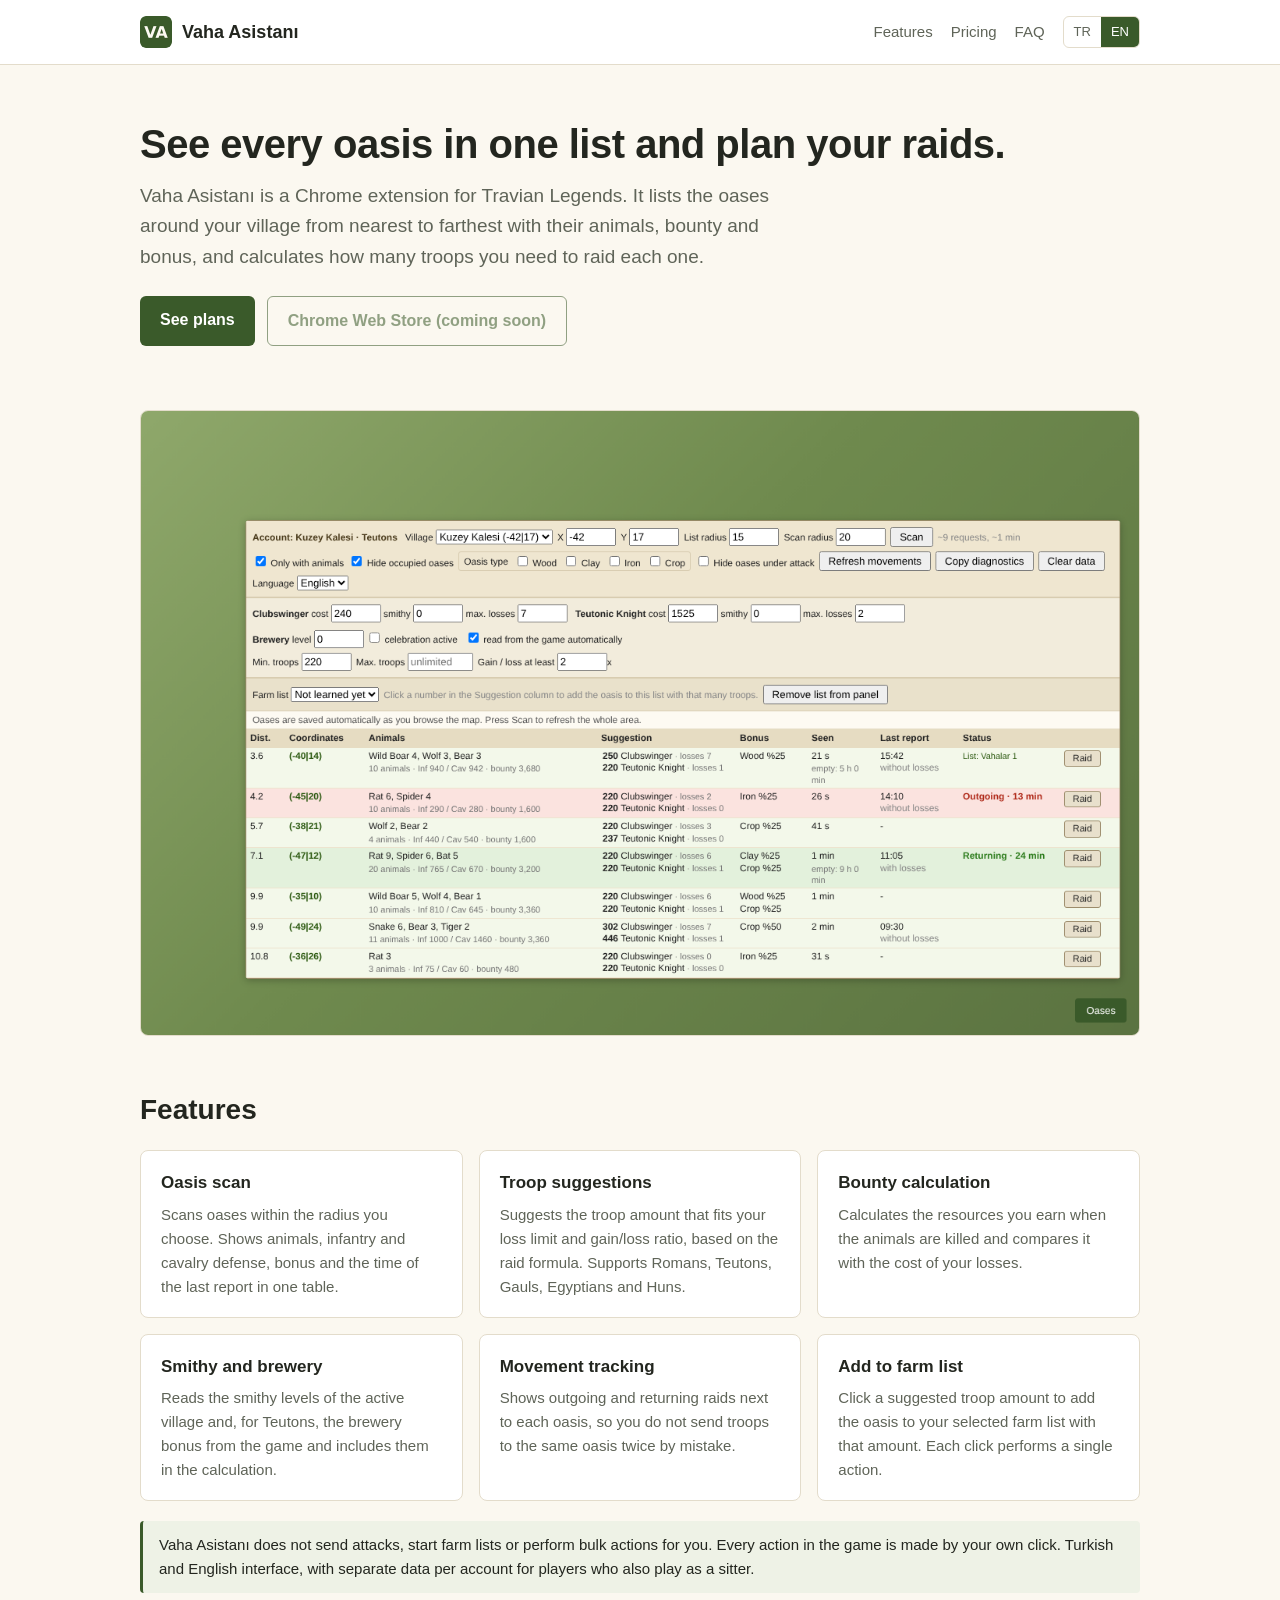
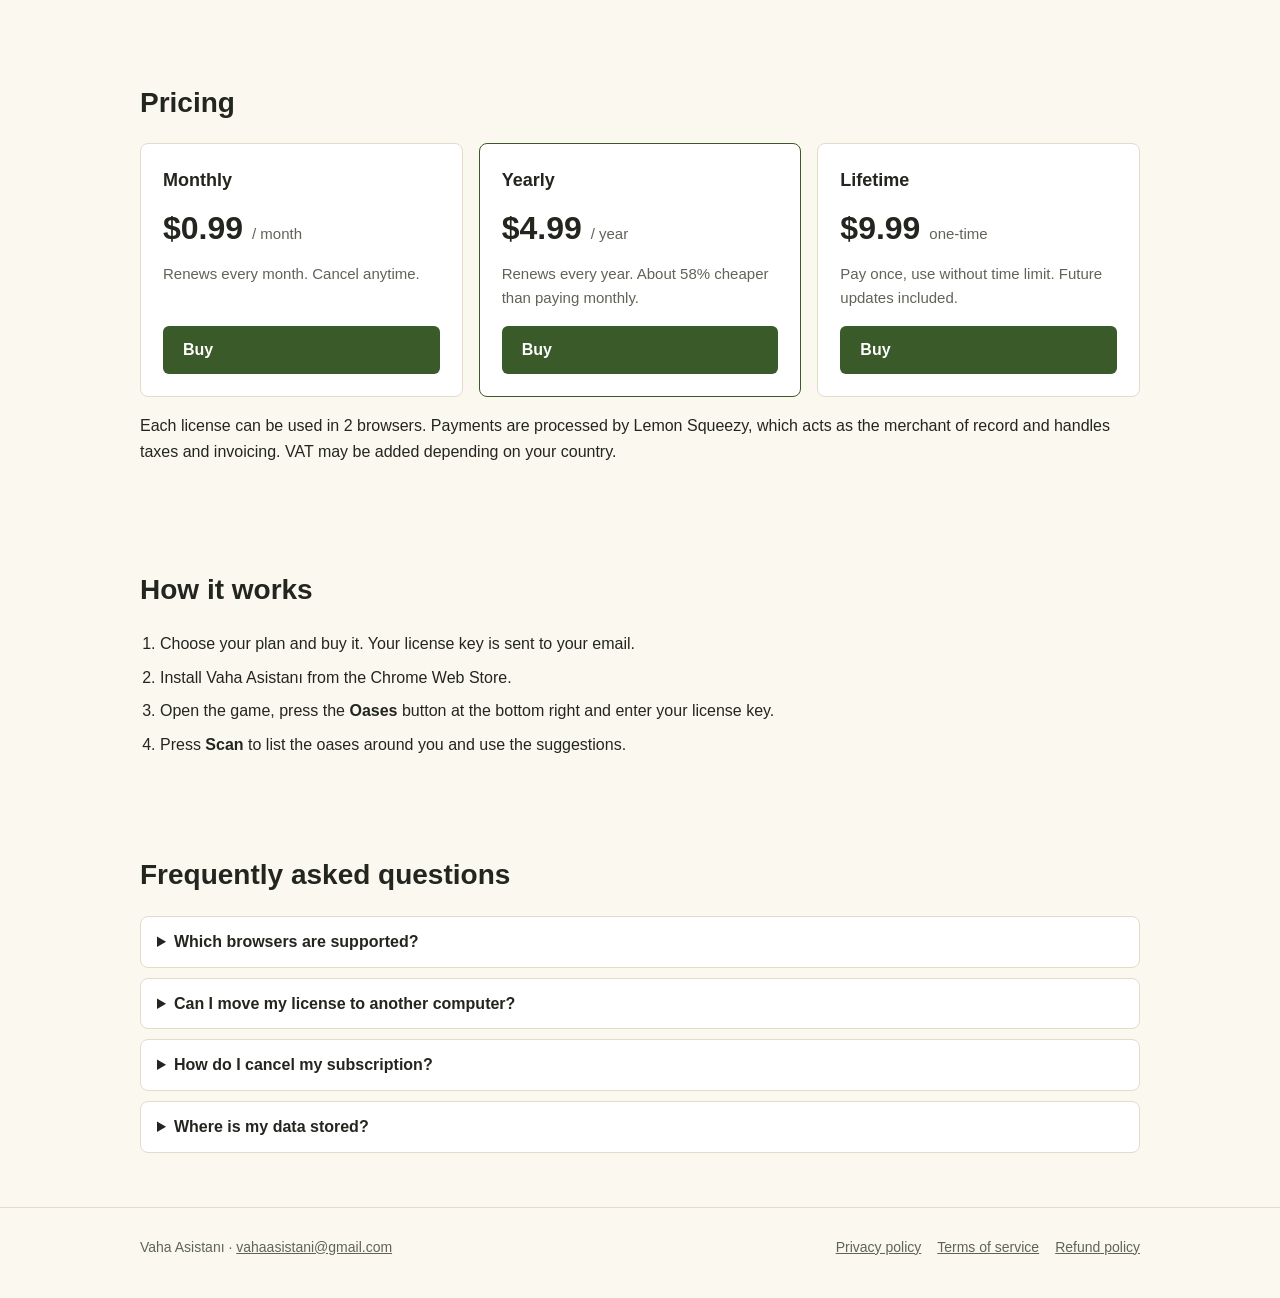
==== commit ed2b3010: "Yıllık plan açıklaması güncellendi" ====
--- a/index.html
+++ b/index.html
@@ -97,8 +97,8 @@
           <div class="plan featured">
             <h3 lang="tr">Yıllık</h3><h3 lang="en">Yearly</h3>
             <div class="price">$4.99 <small lang="tr">/ yıl</small><small lang="en">/ year</small></div>
-            <p lang="tr">Her yıl yenilenir. Aylık plana göre çok daha uygun.</p>
-            <p lang="en">Renews every year. Much cheaper than the monthly plan.</p>
+            <p lang="tr">Her yıl yenilenir. Aylık plana göre yaklaşık %58 daha uygun.</p>
+            <p lang="en">Renews every year. About 58% cheaper than paying monthly.</p>
             <a class="btn" href="https://vahaasistani.lemonsqueezy.com/checkout/buy/e0777b5f-9895-4464-b8c9-0afed1b237aa?enabled=2341365" data-plan="yearly"><span lang="tr">Satın al</span><span lang="en">Buy</span></a>
           </div>
           <div class="plan">
